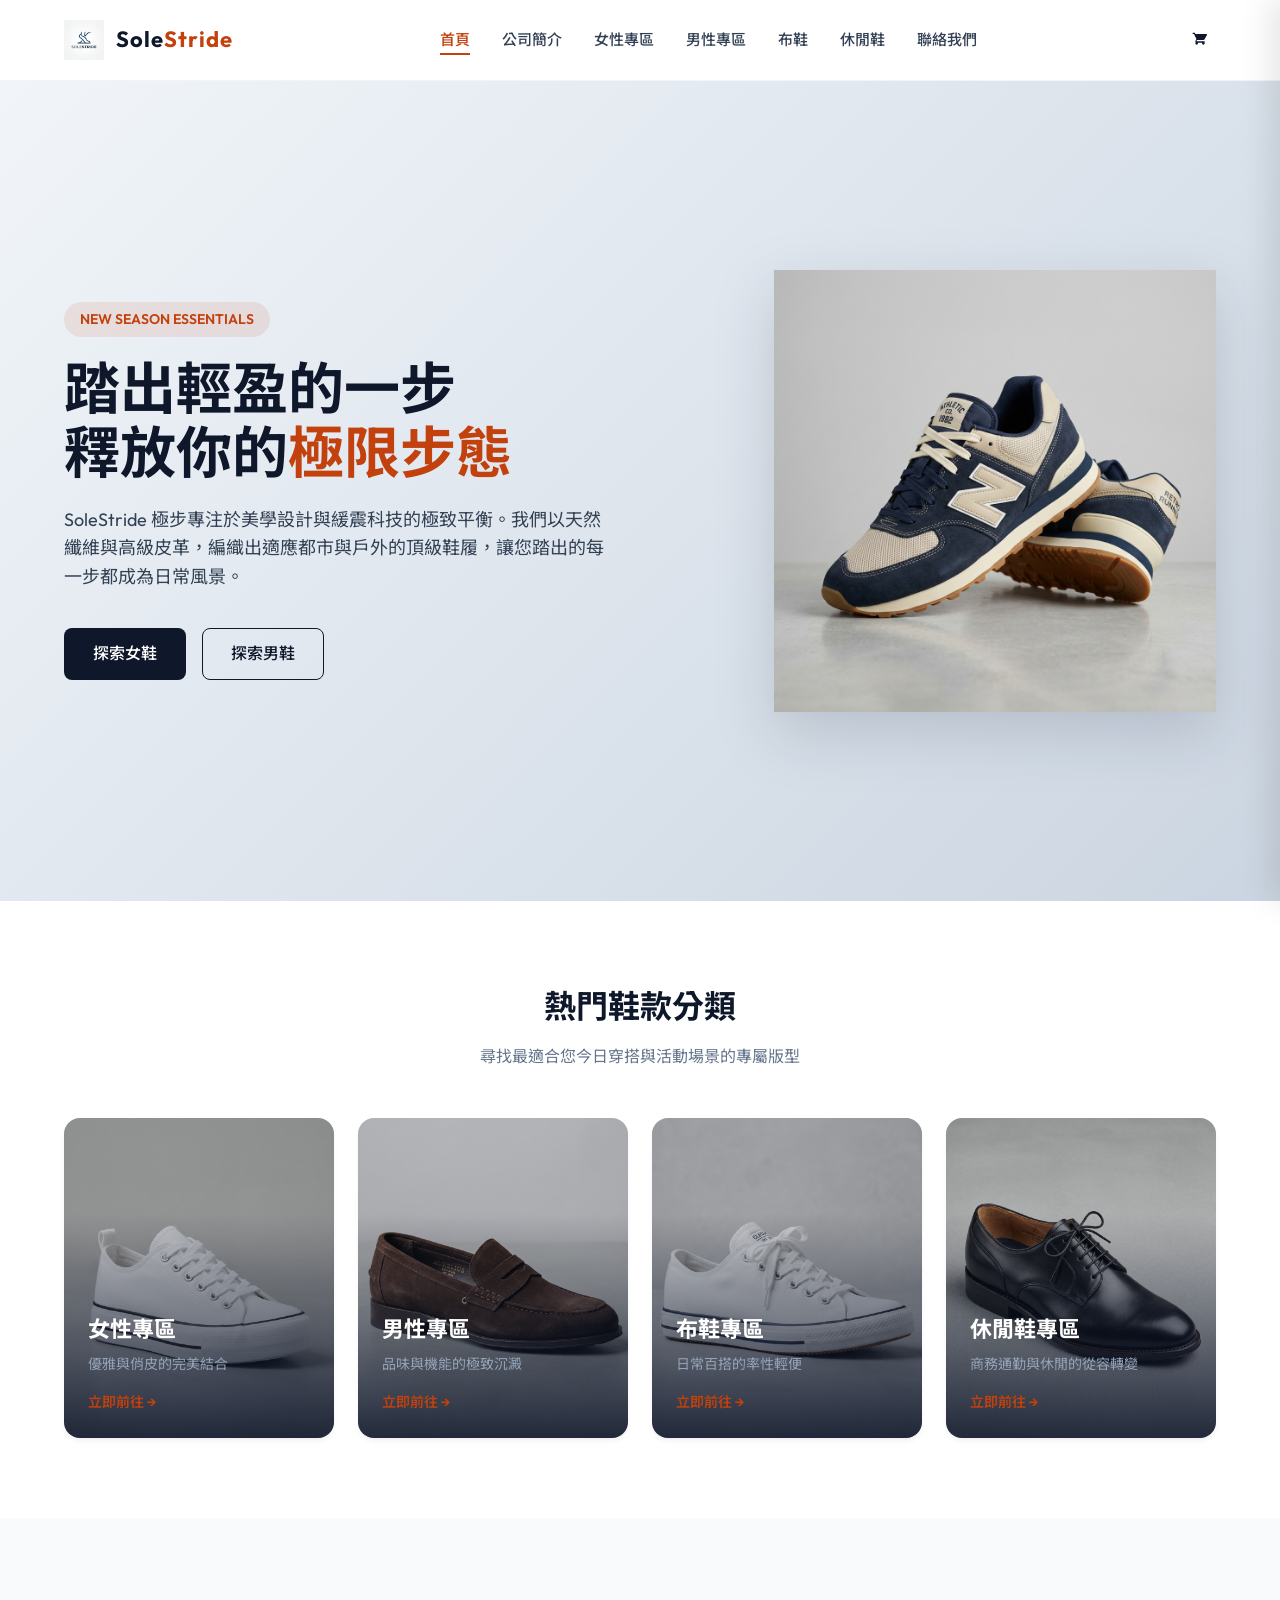
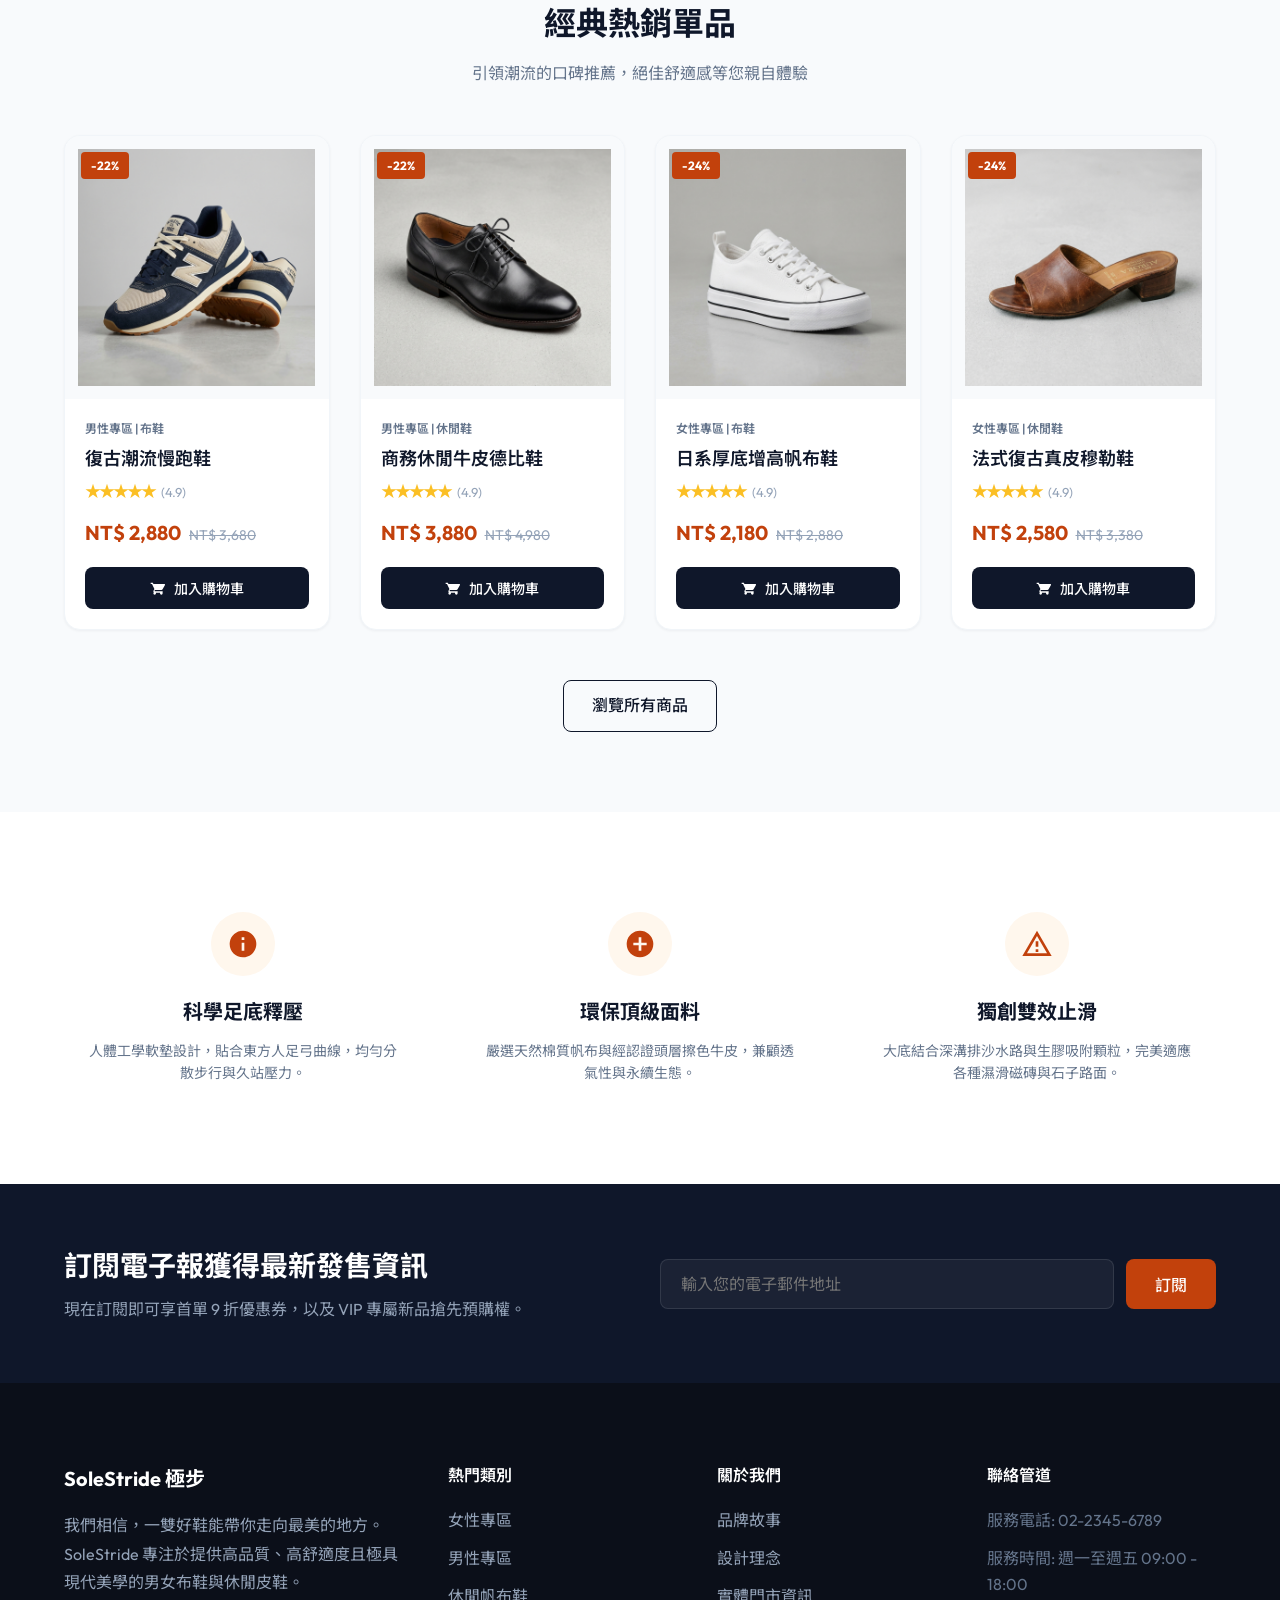
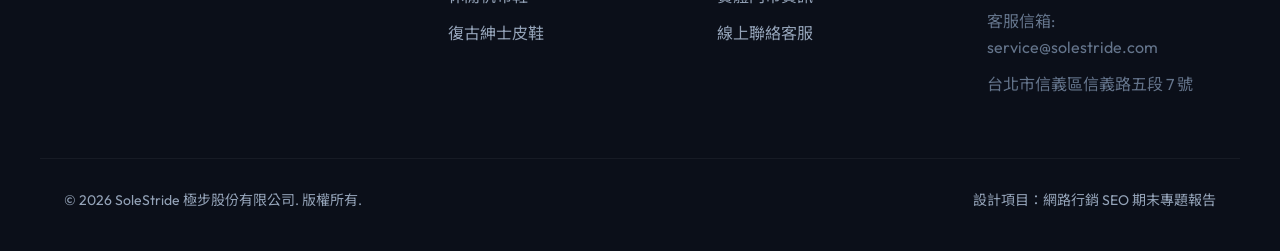
==== index.html @ 8a345bee "Add files via upload" ====
<!DOCTYPE html>
<html lang="zh-Hant">
<head>
  <meta charset="UTF-8">
  <meta name="viewport" content="width=device-width, initial-scale=1.0">
  <title>顏佳慧的鞋子電商網站</title>
  <meta name="description" content="SoleStride 樂樂 - 專注於提供高品質男女布鞋、休閒鞋，結合文藝復古與人體工學緩震科技，為您打造如履雲端的行走體驗。">
  <meta name="keywords" content=" 高品質,男女布鞋,休閒鞋,文藝復古,人體工學">

  <link rel="stylesheet" href="css/style.css">
</head>
<body>

  <!-- Navigation Header -->
  <header class="site-header">
    <div class="container header-container">
      <a href="index.html" class="logo-link">
        <img src="images/logo.png" alt="SoleStride Logo" class="logo-img">
        <span class="logo-text">Sole<span>Stride</span></span>
      </a>
      
      <nav>
        <ul class="nav-links">
          <li><a href="index.html" class="active">首頁</a></li>
          <li><a href="about.html">公司簡介</a></li>
          <li><a href="women.html">女性專區</a></li>
          <li><a href="men.html">男性專區</a></li>
          <li><a href="canvas.html">布鞋</a></li>
          <li><a href="casual.html">休閒鞋</a></li>
          <li><a href="contact.html">聯絡我們</a></li>
        </ul>
      </nav>

      <div class="header-actions">
        <button id="cart-toggle" class="cart-icon-btn" aria-label="購物車">
          <svg class="cart-svg" viewBox="0 0 24 24">
            <path fill="currentColor" d="M17 18c-1.11 0-2 .89-2 2a2 2 0 0 0 2 2a2 2 0 0 0 2-2a2 2 0 0 0-2-2M7 18c-1.11 0-2 .89-2 2a2 2 0 0 0 2 2a2 2 0 0 0 2-2a2 2 0 0 0-2-2m0-3h10.13c.75 0 1.41-.41 1.75-1.03l3.58-6.47A1.002 1.002 0 0 0 21.58 6H5.21l-.94-2H1v2h2l3.6 7.59l-1.35 2.45c-.16.28-.25.61-.25.96a2 2 0 0 0 2 2h12v-2H7.42c-.13 0-.25-.11-.25-.25z"/>
          </svg>
          <span class="cart-count">0</span>
        </button>
      </div>
    </div>
  </header>

  <!-- Hero Section -->
  <section class="hero-section">
    <div class="container hero-grid">
      <div class="hero-content">
        <span class="hero-tag">NEW SEASON ESSENTIALS</span>
        <h1 class="hero-title">踏出輕盈的一步<br>釋放你的<span>極限步態</span></h1>
        <p class="hero-description">SoleStride 極步專注於美學設計與緩震科技的極致平衡。我們以天然纖維與高級皮革，編織出適應都市與戶外的頂級鞋履，讓您踏出的每一步都成為日常風景。</p>
        <div class="hero-cta">
          <a href="women.html" class="btn btn-primary">探索女鞋</a>
          <a href="men.html" class="btn btn-outline">探索男鞋</a>
        </div>
      </div>
      <div class="hero-image-wrapper">
        <div class="hero-bg-circle"></div>
        <img src="images/men_retro_jogger.png" alt="Featured Retro Jogger" class="hero-shoe-img">
      </div>
    </div>
  </section>

  <!-- Category Showcase -->
  <section class="section" style="background-color: #ffffff;">
    <div class="container">
      <div class="text-center">
        <h2 class="section-title">熱門鞋款分類</h2>
        <p class="section-subtitle">尋找最適合您今日穿搭與活動場景的專屬版型</p>
      </div>
      <div class="categories-grid">
        <!-- Card 1 -->
        <a href="women.html" class="category-card">
          <img src="images/women_platform_canvas.png" alt="Women Category" class="category-bg-img">
          <div class="category-overlay">
            <h3 class="category-card-title">女性專區</h3>
            <p class="category-card-desc">優雅與俏皮的完美結合</p>
            <span class="category-card-btn">立即前往 →</span>
          </div>
        </a>
        <!-- Card 2 -->
        <a href="men.html" class="category-card">
          <img src="images/men_suede_loafer.png" alt="Men Category" class="category-bg-img">
          <div class="category-overlay">
            <h3 class="category-card-title">男性專區</h3>
            <p class="category-card-desc">品味與機能的極致沉澱</p>
            <span class="category-card-btn">立即前往 →</span>
          </div>
        </a>
        <!-- Card 3 -->
        <a href="canvas.html" class="category-card">
          <img src="images/men_canvas_classic.png" alt="Canvas Category" class="category-bg-img">
          <div class="category-overlay">
            <h3 class="category-card-title">布鞋專區</h3>
            <p class="category-card-desc">日常百搭的率性輕便</p>
            <span class="category-card-btn">立即前往 →</span>
          </div>
        </a>
        <!-- Card 4 -->
        <a href="casual.html" class="category-card">
          <img src="images/men_leather_derby.png" alt="Casual Category" class="category-bg-img">
          <div class="category-overlay">
            <h3 class="category-card-title">休閒鞋專區</h3>
            <p class="category-card-desc">商務通勤與休閒的從容轉變</p>
            <span class="category-card-btn">立即前往 →</span>
          </div>
        </a>
      </div>
    </div>
  </section>

  <!-- Featured Products Dynamic Grid -->
  <section class="section">
    <div class="container">
      <div class="text-center">
        <h2 class="section-title">經典熱銷單品</h2>
        <p class="section-subtitle">引領潮流的口碑推薦，絕佳舒適感等您親自體驗</p>
      </div>
      <!-- Grid Container that loads products via JS dynamically -->
      <div id="product-grid" class="products-grid-container" data-gender="all" data-style="all" data-limit="4">
        <!-- Products will be injected by main.js -->
      </div>
      <div class="text-center" style="margin-top: 50px;">
        <a href="canvas.html" class="btn btn-outline">瀏覽所有商品</a>
      </div>
    </div>
  </section>

  <!-- Brand Highlight / Features -->
  <section class="section" style="background-color: #ffffff;">
    <div class="container" style="display: grid; grid-template-columns: repeat(3, 1fr); gap: 40px;">
      <div class="text-center" style="padding: 20px;">
        <div style="background-color: var(--accent-bg); color: var(--accent-color); width: 64px; height: 64px; border-radius: 50%; display: flex; align-items: center; justify-content: center; margin: 0 auto 20px;">
          <svg viewBox="0 0 24 24" width="32" height="32"><path fill="currentColor" d="M12 2C6.48 2 2 6.48 2 12s4.48 10 10 10s10-4.48 10-10S17.52 2 12 2zm1 15h-2v-6h2v6zm0-8h-2V7h2v2z"/></svg>
        </div>
        <h3 style="font-size: 20px; color: var(--text-dark); margin-bottom: 12px;">科學足底釋壓</h3>
        <p style="font-size: 14px; color: var(--text-muted); line-height: 1.6;">人體工學軟墊設計，貼合東方人足弓曲線，均勻分散步行與久站壓力。</p>
      </div>
      <div class="text-center" style="padding: 20px;">
        <div style="background-color: var(--accent-bg); color: var(--accent-color); width: 64px; height: 64px; border-radius: 50%; display: flex; align-items: center; justify-content: center; margin: 0 auto 20px;">
          <svg viewBox="0 0 24 24" width="32" height="32"><path fill="currentColor" d="M12 22C6.477 22 2 17.523 2 12S6.477 2 12 2s10 4.477 10 10s-4.477 10-10 10zm-1-11H7v2h4v4h2v-4h4v-2h-4V7h-2v4z"/></svg>
        </div>
        <h3 style="font-size: 20px; color: var(--text-dark); margin-bottom: 12px;">環保頂級面料</h3>
        <p style="font-size: 14px; color: var(--text-muted); line-height: 1.6;">嚴選天然棉質帆布與經認證頭層擦色牛皮，兼顧透氣性與永續生態。</p>
      </div>
      <div class="text-center" style="padding: 20px;">
        <div style="background-color: var(--accent-bg); color: var(--accent-color); width: 64px; height: 64px; border-radius: 50%; display: flex; align-items: center; justify-content: center; margin: 0 auto 20px;">
          <svg viewBox="0 0 24 24" width="32" height="32"><path fill="currentColor" d="M12 2L1 21h22L12 2zm0 3.99L19.53 19H4.47L12 5.99zM13 16h-2v2h2v-2zm0-6h-2v4h2v-4z"/></svg>
        </div>
        <h3 style="font-size: 20px; color: var(--text-dark); margin-bottom: 12px;">獨創雙效止滑</h3>
        <p style="font-size: 14px; color: var(--text-muted); line-height: 1.6;">大底結合深溝排沙水路與生膠吸附顆粒，完美適應各種濕滑磁磚與石子路面。</p>
      </div>
    </div>
  </section>

  <!-- Newsletter Signup Section -->
  <section class="newsletter-section">
    <div class="container newsletter-grid">
      <div>
        <h2 class="newsletter-title">訂閱電子報獲得最新發售資訊</h2>
        <p class="newsletter-desc">現在訂閱即可享首單 9 折優惠券，以及 VIP 專屬新品搶先預購權。</p>
      </div>
      <form class="newsletter-form" onsubmit="event.preventDefault(); alert('感謝訂閱！折扣碼已發送至您的信箱。'); this.reset();">
        <input type="email" placeholder="輸入您的電子郵件地址" required>
        <button type="submit" class="btn btn-accent">訂閱</button>
      </form>
    </div>
  </section>

  <!-- Footer -->
  <footer class="site-footer">
    <div class="container footer-grid">
      <div class="footer-brand">
        <h3>SoleStride 極步</h3>
        <p>我們相信，一雙好鞋能帶你走向最美的地方。SoleStride 專注於提供高品質、高舒適度且極具現代美學的男女布鞋與休閒皮鞋。</p>
      </div>
      <div class="footer-links-col">
        <h4>熱門類別</h4>
        <ul>
          <li><a href="women.html">女性專區</a></li>
          <li><a href="men.html">男性專區</a></li>
          <li><a href="canvas.html">休閒帆布鞋</a></li>
          <li><a href="casual.html">復古紳士皮鞋</a></li>
        </ul>
      </div>
      <div class="footer-links-col">
        <h4>關於我們</h4>
        <ul>
          <li><a href="about.html">品牌故事</a></li>
          <li><a href="about.html">設計理念</a></li>
          <li><a href="contact.html">實體門市資訊</a></li>
          <li><a href="contact.html">線上聯絡客服</a></li>
        </ul>
      </div>
      <div class="footer-links-col">
        <h4>聯絡管道</h4>
        <ul style="color: #64748b;">
          <li>服務電話: 02-2345-6789</li>
          <li>服務時間: 週一至週五 09:00 - 18:00</li>
          <li>客服信箱: service@solestride.com</li>
          <li>台北市信義區信義路五段 7 號</li>
        </ul>
      </div>
    </div>
    <div class="container footer-bottom">
      <p>&copy; 2026 SoleStride 極步股份有限公司. 版權所有.</p>
      <p>設計項目：網路行銷 SEO 期末專題報告</p>
    </div>
  </footer>

  <!-- Off-Canvas Shopping Cart Drawer -->
  <div id="cart-overlay" class="cart-overlay"></div>
  <div id="cart-drawer" class="cart-drawer">
    <div class="cart-drawer-header">
      <h2>您的購物車 (<span class="cart-count">0</span>)</h2>
      <button id="cart-close" class="cart-close-btn" aria-label="關閉">&times;</button>
    </div>
    <div id="cart-items-container" class="cart-items-container">
      <!-- Cart items dynamic render -->
    </div>
    <div class="cart-drawer-footer">
      <div class="cart-subtotal-row">
        <span>小計金額</span>
        <span id="cart-total-amount" class="total-amount">NT$ 0</span>
      </div>
      <button id="cart-checkout-btn" class="btn btn-primary">前往結帳</button>
    </div>
  </div>

  <!-- Javascript Modules -->
  <script src="js/products.js"></script>
  <script src="js/main.js"></script>
</body>
</html>
---- css/style.css ----
@import url('https://fonts.googleapis.com/css2?family=Outfit:wght@300;400;500;600;700&family=Noto+Sans+TC:wght@300;400;500;700&display=swap');

/* ==========================================================================
   CSS Design Tokens (Variables)
   ========================================================================== */
:root {
  --primary-color: #0f172a;        /* Deep Slate / Charcoal */
  --primary-light: #1e293b;
  --accent-color: #c2410c;         /* Rich Warm Gold / Amber Orange */
  --accent-light: #ea580c;
  --accent-bg: #fff7ed;
  
  --bg-color: #ffffff;
  --bg-soft: #f8fafc;
  --bg-card: #ffffff;
  
  --text-dark: #0f172a;
  --text-main: #334155;
  --text-muted: #64748b;
  --text-light: #94a3b8;
  
  --border-color: #e2e8f0;
  --border-light: #f1f5f9;
  
  --shadow-sm: 0 1px 3px rgba(15, 23, 42, 0.05);
  --shadow-md: 0 4px 6px -1px rgba(15, 23, 42, 0.05), 0 2px 4px -2px rgba(15, 23, 42, 0.05);
  --shadow-lg: 0 10px 25px -5px rgba(15, 23, 42, 0.08), 0 8px 10px -6px rgba(15, 23, 42, 0.08);
  --shadow-xl: 0 20px 25px -5px rgba(0, 0, 0, 0.1), 0 10px 10px -5px rgba(0, 0, 0, 0.04);
  
  --font-family: 'Outfit', 'Noto Sans TC', -apple-system, BlinkMacSystemFont, "Segoe UI", Roboto, sans-serif;
  --transition-fast: 0.2s cubic-bezier(0.16, 1, 0.3, 1);
  --transition-normal: 0.3s cubic-bezier(0.16, 1, 0.3, 1);
  --transition-slow: 0.5s cubic-bezier(0.16, 1, 0.3, 1);
  --border-radius: 8px;
  --border-radius-lg: 16px;
}

/* ==========================================================================
   CSS Reset & Global Settings
   ========================================================================== */
* {
  margin: 0;
  padding: 0;
  box-sizing: border-box;
}

html {
  scroll-behavior: smooth;
  -webkit-font-smoothing: antialiased;
}

body {
  font-family: var(--font-family);
  background-color: var(--bg-soft);
  color: var(--text-main);
  line-height: 1.6;
  overflow-x: hidden;
}

a {
  color: inherit;
  text-decoration: none;
  transition: color var(--transition-fast);
}

img {
  max-width: 100%;
  height: auto;
  display: block;
}

button, input, select, textarea {
  font-family: inherit;
  font-size: inherit;
  color: inherit;
}

/* Hide default cursor on desktop to allow custom cursor */
@media (min-width: 769px) {
  html, body, a, button, select, input, textarea, .product-card, .btn, .cart-icon {
    cursor: none !important;
  }
}

/* ==========================================================================
   Custom Cursor Styling
   ========================================================================== */
.custom-cursor-dot {
  width: 8px;
  height: 8px;
  background-color: var(--accent-color);
  border-radius: 50%;
  position: fixed;
  top: 0;
  left: 0;
  pointer-events: none;
  z-index: 10000;
  transform: translate3d(-50%, -50%, 0);
  transition: transform 0.1s ease, background-color var(--transition-fast), opacity var(--transition-fast);
  opacity: 0;
}

.custom-cursor-outline {
  width: 32px;
  height: 32px;
  border: 1.5px solid var(--accent-color);
  border-radius: 50%;
  position: fixed;
  top: 0;
  left: 0;
  pointer-events: none;
  z-index: 9999;
  transform: translate3d(-50%, -50%, 0);
  transition: width 0.3s, height 0.3s, background-color 0.3s, border-color 0.3s, opacity var(--transition-fast);
  opacity: 0;
}

/* Hover State of custom cursor */
.custom-cursor-dot.cursor-hover {
  transform: scale(0.5) translate3d(-50%, -50%, 0);
  background-color: #ffffff;
  mix-blend-mode: difference;
}

.custom-cursor-outline.cursor-hover {
  width: 50px;
  height: 50px;
  border-color: var(--accent-color);
  background-color: rgba(194, 65, 12, 0.1);
}

/* ==========================================================================
   Utility Classes & Buttons
   ========================================================================== */
.container {
  max-width: 1200px;
  margin: 0 auto;
  padding: 0 24px;
}

.section {
  padding: 80px 0;
}

.text-center { text-align: center; }

.btn {
  display: inline-flex;
  align-items: center;
  justify-content: center;
  gap: 8px;
  padding: 12px 28px;
  border-radius: var(--border-radius);
  font-weight: 500;
  transition: all var(--transition-normal);
  border: 1px solid transparent;
  white-space: nowrap;
}

.btn-primary {
  background-color: var(--primary-color);
  color: #ffffff;
}

.btn-primary:hover {
  background-color: var(--accent-color);
  transform: translateY(-2px);
  box-shadow: 0 4px 12px rgba(194, 65, 12, 0.25);
}

.btn-outline {
  background-color: transparent;
  border-color: var(--primary-color);
  color: var(--primary-color);
}

.btn-outline:hover {
  background-color: var(--primary-color);
  color: #ffffff;
  transform: translateY(-2px);
}

.btn-accent {
  background-color: var(--accent-color);
  color: #ffffff;
}

.btn-accent:hover {
  background-color: var(--accent-light);
  transform: translateY(-2px);
  box-shadow: 0 4px 12px rgba(194, 65, 12, 0.25);
}

.section-title {
  font-size: 32px;
  font-weight: 700;
  color: var(--text-dark);
  margin-bottom: 12px;
  position: relative;
}

.section-subtitle {
  font-size: 16px;
  color: var(--text-muted);
  margin-bottom: 48px;
}

/* ==========================================================================
   Header & Navigation
   ========================================================================== */
.site-header {
  position: sticky;
  top: 0;
  background-color: rgba(255, 255, 255, 0.9);
  backdrop-filter: blur(12px);
  border-bottom: 1px solid var(--border-light);
  z-index: 1000;
  transition: background-color var(--transition-normal), box-shadow var(--transition-normal);
}

.site-header.scrolled {
  background-color: #ffffff;
  box-shadow: var(--shadow-md);
}

.header-container {
  display: flex;
  align-items: center;
  justify-content: space-between;
  height: 80px;
}

.logo-link {
  display: flex;
  align-items: center;
  gap: 12px;
}

.logo-img {
  height: 40px;
  width: auto;
}

.logo-text {
  font-size: 22px;
  font-weight: 700;
  letter-spacing: 1px;
  color: var(--primary-color);
  font-family: 'Outfit', sans-serif;
}

.logo-text span {
  color: var(--accent-color);
}

.nav-links {
  display: flex;
  list-style: none;
  gap: 32px;
}

.nav-links a {
  font-size: 15px;
  font-weight: 500;
  color: var(--text-main);
  position: relative;
  padding: 6px 0;
}

.nav-links a::after {
  content: "";
  position: absolute;
  bottom: 0;
  left: 0;
  width: 0;
  height: 2px;
  background-color: var(--accent-color);
  transition: width var(--transition-normal);
}

.nav-links a:hover::after,
.nav-links a.active::after {
  width: 100%;
}

.nav-links a:hover,
.nav-links a.active {
  color: var(--accent-color);
}

.header-actions {
  display: flex;
  align-items: center;
  gap: 20px;
}

.cart-icon-btn {
  background: none;
  border: none;
  position: relative;
  padding: 8px;
  color: var(--primary-color);
  transition: color var(--transition-fast);
}

.cart-icon-btn:hover {
  color: var(--accent-color);
}

.cart-svg {
  width: 24px;
  height: 24px;
}

.cart-count {
  position: absolute;
  top: 0;
  right: 0;
  background-color: var(--accent-color);
  color: #ffffff;
  font-size: 11px;
  font-weight: 700;
  width: 18px;
  height: 18px;
  border-radius: 50%;
  display: flex;
  align-items: center;
  justify-content: center;
  transform: translate(25%, -25%);
}

/* ==========================================================================
   Hero Banner Section (Home Page)
   ========================================================================== */
.hero-section {
  position: relative;
  height: calc(100vh - 80px);
  min-height: 550px;
  background: linear-gradient(135deg, #f1f5f9 0%, #cbd5e1 100%);
  display: flex;
  align-items: center;
  overflow: hidden;
}

.hero-grid {
  display: grid;
  grid-template-columns: 1.2fr 0.8fr;
  align-items: center;
  gap: 48px;
  width: 100%;
}

.hero-content {
  opacity: 0;
  transform: translateY(30px);
  animation: fadeInUp 0.8s forwards cubic-bezier(0.16, 1, 0.3, 1) 0.2s;
}

.hero-tag {
  display: inline-block;
  background-color: rgba(194, 65, 12, 0.1);
  color: var(--accent-color);
  font-size: 14px;
  font-weight: 600;
  padding: 6px 16px;
  border-radius: 50px;
  margin-bottom: 20px;
  text-transform: uppercase;
}

.hero-title {
  font-size: 56px;
  font-weight: 700;
  line-height: 1.15;
  color: var(--primary-color);
  margin-bottom: 20px;
}

.hero-title span {
  color: var(--accent-color);
  position: relative;
}

.hero-description {
  font-size: 18px;
  color: var(--text-main);
  margin-bottom: 36px;
  max-width: 540px;
}

.hero-cta {
  display: flex;
  gap: 16px;
}

.hero-image-wrapper {
  position: relative;
  display: flex;
  justify-content: center;
  align-items: center;
  opacity: 0;
  transform: scale(0.9);
  animation: scaleIn 1s forwards cubic-bezier(0.16, 1, 0.3, 1) 0.4s;
}

.hero-bg-circle {
  position: absolute;
  width: 380px;
  height: 380px;
  background: radial-gradient(circle, rgba(194, 65, 12, 0.15) 0%, rgba(255,255,255,0) 70%);
  border-radius: 50%;
  z-index: 1;
}

.hero-shoe-img {
  width: 100%;
  max-width: 450px;
  z-index: 2;
  filter: drop-shadow(0 20px 30px rgba(15, 23, 42, 0.15));
  animation: floatShoe 6s ease-in-out infinite;
}

@keyframes fadeInUp {
  to {
    opacity: 1;
    transform: translateY(0);
  }
}

@keyframes scaleIn {
  to {
    opacity: 1;
    transform: scale(1);
  }
}

@keyframes floatShoe {
  0%, 100% { transform: translateY(0) rotate(-5deg); }
  50% { transform: translateY(-15px) rotate(-1deg); }
}

/* ==========================================================================
   Category Showcase Grid (Home Page)
   ========================================================================== */
.categories-grid {
  display: grid;
  grid-template-columns: repeat(4, 1fr);
  gap: 24px;
}

.category-card {
  position: relative;
  height: 320px;
  border-radius: var(--border-radius-lg);
  overflow: hidden;
  box-shadow: var(--shadow-md);
  transition: transform var(--transition-normal), box-shadow var(--transition-normal);
}

.category-card:hover {
  transform: translateY(-8px);
  box-shadow: var(--shadow-lg);
}

.category-bg-img {
  width: 100%;
  height: 100%;
  object-fit: cover;
  transition: transform var(--transition-slow);
}

.category-card:hover .category-bg-img {
  transform: scale(1.1);
}

.category-overlay {
  position: absolute;
  top: 0;
  left: 0;
  width: 100%;
  height: 100%;
  background: linear-gradient(to top, rgba(15, 23, 42, 0.9) 0%, rgba(15, 23, 42, 0.2) 70%);
  display: flex;
  flex-direction: column;
  justify-content: flex-end;
  padding: 24px;
  color: #ffffff;
}

.category-card-title {
  font-size: 22px;
  font-weight: 700;
  margin-bottom: 6px;
}

.category-card-desc {
  font-size: 14px;
  color: var(--text-light);
  margin-bottom: 16px;
}

.category-card-btn {
  font-size: 14px;
  font-weight: 600;
  color: var(--accent-color);
  display: flex;
  align-items: center;
  gap: 4px;
}

/* ==========================================================================
   Product Grid & Filter Headers
   ========================================================================== */
.filter-bar {
  display: flex;
  align-items: center;
  justify-content: space-between;
  margin-bottom: 40px;
  border-bottom: 1px solid var(--border-color);
  padding-bottom: 20px;
}

.filter-results {
  font-size: 15px;
  color: var(--text-muted);
}

.sort-select {
  padding: 8px 16px;
  border: 1px solid var(--border-color);
  border-radius: var(--border-radius);
  background-color: #ffffff;
  outline: none;
  font-size: 14px;
  transition: border-color var(--transition-fast);
}

.sort-select:focus {
  border-color: var(--accent-color);
}

.products-grid-container {
  display: grid;
  grid-template-columns: repeat(4, 1fr);
  gap: 30px;
}

.product-card {
  background-color: var(--bg-card);
  border-radius: var(--border-radius-lg);
  overflow: hidden;
  box-shadow: var(--shadow-sm);
  border: 1px solid var(--border-light);
  position: relative;
  transition: transform var(--transition-normal), box-shadow var(--transition-normal);
  display: flex;
  flex-direction: column;
  height: 100%;
}

.product-card:hover {
  transform: translateY(-6px);
  box-shadow: var(--shadow-lg);
}

.product-badge {
  position: absolute;
  top: 16px;
  left: 16px;
  background-color: var(--accent-color);
  color: #ffffff;
  font-size: 12px;
  font-weight: 700;
  padding: 4px 10px;
  border-radius: 4px;
  z-index: 10;
}

.product-image-container {
  aspect-ratio: 1;
  background-color: var(--bg-soft);
  display: flex;
  align-items: center;
  justify-content: center;
  overflow: hidden;
  position: relative;
}

.product-image {
  width: 90%;
  height: 90%;
  object-fit: contain;
  transition: transform var(--transition-normal);
}

.product-card:hover .product-image {
  transform: scale(1.08) rotate(-2deg);
}

.product-info {
  padding: 20px;
  display: flex;
  flex-direction: column;
  flex-grow: 1;
}

.product-category-tag {
  font-size: 12px;
  font-weight: 600;
  color: var(--text-muted);
  text-transform: uppercase;
  margin-bottom: 8px;
}

.product-title {
  font-size: 18px;
  font-weight: 600;
  color: var(--text-dark);
  margin-bottom: 8px;
  line-height: 1.4;
}

.product-title a:hover {
  color: var(--accent-color);
}

.product-rating {
  display: flex;
  align-items: center;
  gap: 6px;
  margin-bottom: 12px;
}

.product-rating .stars {
  color: #fbbf24; /* Golden star */
  letter-spacing: -2px;
}

.product-rating .rating-num {
  font-size: 13px;
  color: var(--text-light);
}

.product-price-row {
  display: flex;
  align-items: baseline;
  gap: 8px;
  margin-bottom: 18px;
  margin-top: auto;
}

.product-price-row .price {
  font-size: 20px;
  font-weight: 700;
  color: var(--accent-color);
  font-family: 'Outfit', sans-serif;
}

.product-price-row .original-price {
  font-size: 14px;
  color: var(--text-light);
  text-decoration: line-line;
  text-decoration: line-through;
  font-family: 'Outfit', sans-serif;
}

.product-info .btn {
  width: 100%;
  padding: 10px;
  font-size: 14px;
}

.cart-svg {
  width: 16px;
  height: 16px;
}

.no-products {
  grid-column: 1 / -1;
  text-align: center;
  padding: 60px 0;
  font-size: 16px;
  color: var(--text-muted);
}

/* ==========================================================================
   Product Detail Page (product.html)
   ========================================================================== */
.breadcrumbs {
  padding: 24px 0;
  font-size: 14px;
  color: var(--text-muted);
}

.breadcrumbs a:hover {
  color: var(--accent-color);
}

.breadcrumbs span {
  margin: 0 8px;
}

.product-detail-grid {
  display: grid;
  grid-template-columns: 1.1fr 0.9fr;
  gap: 60px;
  background-color: #ffffff;
  border-radius: var(--border-radius-lg);
  padding: 40px;
  box-shadow: var(--shadow-sm);
  border: 1px solid var(--border-light);
}

.detail-gallery {
  background-color: var(--bg-soft);
  border-radius: var(--border-radius-lg);
  aspect-ratio: 1;
  display: flex;
  align-items: center;
  justify-content: center;
  overflow: hidden;
  padding: 30px;
}

.detail-main-img {
  max-height: 100%;
  max-width: 100%;
  object-fit: contain;
  filter: drop-shadow(0 15px 25px rgba(0,0,0,0.08));
  transition: transform var(--transition-normal);
}

.detail-gallery:hover .detail-main-img {
  transform: scale(1.05);
}

.detail-info {
  display: flex;
  flex-direction: column;
}

.detail-badge-row {
  display: flex;
  gap: 8px;
  margin-bottom: 12px;
}

.detail-tag {
  background-color: var(--border-color);
  color: var(--text-main);
  font-size: 12px;
  font-weight: 600;
  padding: 4px 10px;
  border-radius: 4px;
}

.detail-tag.sale-tag {
  background-color: var(--accent-bg);
  color: var(--accent-color);
}

.detail-title {
  font-size: 36px;
  font-weight: 700;
  color: var(--text-dark);
  margin-bottom: 6px;
}

.detail-english-title {
  font-size: 16px;
  color: var(--text-muted);
  font-family: 'Outfit', sans-serif;
  margin-bottom: 18px;
}

.detail-rating-row {
  display: flex;
  align-items: center;
  gap: 12px;
  margin-bottom: 24px;
  border-bottom: 1px solid var(--border-light);
  padding-bottom: 20px;
}

.detail-price-box {
  margin-bottom: 30px;
}

.detail-price-box .price {
  font-size: 32px;
  font-weight: 700;
  color: var(--accent-color);
  font-family: 'Outfit', sans-serif;
  margin-right: 12px;
}

.detail-price-box .original-price {
  font-size: 18px;
  color: var(--text-light);
  text-decoration: line-through;
  font-family: 'Outfit', sans-serif;
}

.selector-title {
  font-size: 14px;
  font-weight: 600;
  color: var(--text-dark);
  margin-bottom: 10px;
}

.color-options {
  display: flex;
  gap: 12px;
  margin-bottom: 24px;
}

.color-option {
  width: 32px;
  height: 32px;
  border-radius: 50%;
  border: 2px solid transparent;
  padding: 2px;
  transition: all var(--transition-fast);
}

.color-option.active {
  border-color: var(--accent-color);
}

.color-swatch {
  width: 100%;
  height: 100%;
  border-radius: 50%;
  border: 1px solid var(--border-color);
}

.size-options {
  display: grid;
  grid-template-columns: repeat(6, 1fr);
  gap: 8px;
  margin-bottom: 30px;
}

.size-option {
  height: 44px;
  border: 1px solid var(--border-color);
  border-radius: var(--border-radius);
  display: flex;
  align-items: center;
  justify-content: center;
  font-size: 15px;
  font-weight: 600;
  font-family: 'Outfit', sans-serif;
  transition: all var(--transition-fast);
}

.size-option.active {
  background-color: var(--primary-color);
  color: #ffffff;
  border-color: var(--primary-color);
}

.size-option:hover:not(.active) {
  border-color: var(--accent-color);
  color: var(--accent-color);
}

.qty-checkout-row {
  display: flex;
  gap: 16px;
  margin-bottom: 36px;
}

.detail-qty-select {
  display: flex;
  align-items: center;
  border: 1px solid var(--border-color);
  border-radius: var(--border-radius);
  overflow: hidden;
}

.detail-qty-btn {
  width: 44px;
  height: 44px;
  background: none;
  border: none;
  font-size: 18px;
  font-weight: 600;
}

.detail-qty-val {
  width: 44px;
  text-align: center;
  font-weight: 600;
  font-family: 'Outfit', sans-serif;
}

.qty-checkout-row .btn-primary {
  flex-grow: 1;
}

.detail-bullets {
  border-top: 1px solid var(--border-light);
  padding-top: 24px;
}

.bullet-item {
  display: flex;
  align-items: center;
  gap: 10px;
  font-size: 14px;
  color: var(--text-main);
  margin-bottom: 10px;
}

.bullet-check {
  color: #10b981;
}

.detail-desc-box {
  margin-top: 40px;
  border-top: 1px solid var(--border-light);
  padding-top: 30px;
}

.detail-desc-box h3 {
  font-size: 18px;
  margin-bottom: 12px;
  color: var(--text-dark);
}

.detail-desc-box p {
  font-size: 15px;
  color: var(--text-main);
  line-height: 1.8;
}

/* ==========================================================================
   Company Profile (about.html)
   ========================================================================== */
.about-banner {
  background: linear-gradient(rgba(15, 23, 42, 0.8), rgba(15, 23, 42, 0.8)), url('../images/men_leather_derby.png');
  background-size: cover;
  background-position: center;
  color: #ffffff;
  padding: 100px 0;
  text-align: center;
}

.about-banner h1 {
  font-size: 44px;
  font-weight: 700;
  margin-bottom: 16px;
}

.about-grid {
  display: grid;
  grid-template-columns: 1fr 1fr;
  gap: 60px;
  align-items: center;
  margin-top: 60px;
}

.about-image {
  border-radius: var(--border-radius-lg);
  box-shadow: var(--shadow-lg);
}

.about-content h2 {
  font-size: 28px;
  color: var(--text-dark);
  margin-bottom: 20px;
}

.about-content p {
  color: var(--text-main);
  margin-bottom: 20px;
  font-size: 16px;
  line-height: 1.8;
}

.timeline {
  margin-top: 80px;
  position: relative;
  padding-left: 32px;
  border-left: 2px solid var(--border-color);
}

.timeline-item {
  position: relative;
  margin-bottom: 40px;
}

.timeline-item::after {
  content: "";
  position: absolute;
  left: -41px;
  top: 6px;
  width: 16px;
  height: 16px;
  border-radius: 50%;
  background-color: var(--accent-color);
  border: 4px solid #ffffff;
}

.timeline-year {
  font-size: 20px;
  font-weight: 700;
  color: var(--accent-color);
  font-family: 'Outfit', sans-serif;
  margin-bottom: 6px;
}

.timeline-title {
  font-size: 18px;
  font-weight: 600;
  color: var(--text-dark);
  margin-bottom: 8px;
}

.timeline-desc {
  font-size: 15px;
  color: var(--text-muted);
}

/* ==========================================================================
   Contact Page (contact.html)
   ========================================================================== */
.contact-grid {
  display: grid;
  grid-template-columns: 0.9fr 1.1fr;
  gap: 60px;
  margin-top: 40px;
}

.contact-info-cards {
  display: flex;
  flex-direction: column;
  gap: 24px;
}

.contact-info-card {
  background-color: #ffffff;
  padding: 30px;
  border-radius: var(--border-radius-lg);
  border: 1px solid var(--border-light);
  box-shadow: var(--shadow-sm);
  display: flex;
  align-items: flex-start;
  gap: 20px;
}

.contact-info-icon {
  background-color: var(--accent-bg);
  color: var(--accent-color);
  width: 48px;
  height: 48px;
  border-radius: 50%;
  display: flex;
  align-items: center;
  justify-content: center;
  flex-shrink: 0;
}

.contact-info-icon svg {
  width: 24px;
  height: 24px;
}

.contact-info-content h3 {
  font-size: 18px;
  color: var(--text-dark);
  margin-bottom: 6px;
}

.contact-info-content p {
  font-size: 15px;
  color: var(--text-muted);
}

.contact-form-box {
  background-color: #ffffff;
  padding: 40px;
  border-radius: var(--border-radius-lg);
  border: 1px solid var(--border-light);
  box-shadow: var(--shadow-sm);
}

.form-group {
  margin-bottom: 24px;
}

.form-label {
  display: block;
  font-size: 14px;
  font-weight: 600;
  color: var(--text-dark);
  margin-bottom: 8px;
}

.form-control {
  width: 100%;
  padding: 12px 16px;
  border: 1px solid var(--border-color);
  border-radius: var(--border-radius);
  outline: none;
  font-size: 15px;
  transition: all var(--transition-fast);
}

.form-control:focus {
  border-color: var(--accent-color);
  box-shadow: 0 0 0 3px rgba(194, 65, 12, 0.15);
}

textarea.form-control {
  resize: vertical;
  min-height: 120px;
}

.contact-success-box {
  text-align: center;
  padding: 40px 0;
}

.success-check-svg {
  margin-bottom: 20px;
}

.contact-success-box h3 {
  font-size: 22px;
  color: var(--text-dark);
  margin-bottom: 8px;
}

.contact-success-box p {
  color: var(--text-muted);
}

/* ==========================================================================
   Shopping Cart Off-Canvas Drawer & Overlay
   ========================================================================== */
.cart-overlay {
  position: fixed;
  top: 0;
  left: 0;
  width: 100%;
  height: 100%;
  background-color: rgba(15, 23, 42, 0.5);
  backdrop-filter: blur(4px);
  z-index: 1999;
  opacity: 0;
  pointer-events: none;
  transition: opacity var(--transition-normal);
}

.cart-overlay.active {
  opacity: 1;
  pointer-events: auto;
}

.cart-drawer {
  position: fixed;
  top: 0;
  right: 0;
  width: 100%;
  max-width: 440px;
  height: 100%;
  background-color: #ffffff;
  box-shadow: -10px 0 30px rgba(0, 0, 0, 0.1);
  z-index: 2000;
  transform: translateX(100%);
  transition: transform 0.4s cubic-bezier(0.16, 1, 0.3, 1);
  display: flex;
  flex-direction: column;
}

.cart-drawer.open {
  transform: translateX(0);
}

.cart-drawer-header {
  padding: 24px;
  border-bottom: 1px solid var(--border-color);
  display: flex;
  align-items: center;
  justify-content: space-between;
}

.cart-drawer-header h2 {
  font-size: 20px;
  font-weight: 700;
  color: var(--text-dark);
}

.cart-close-btn {
  background: none;
  border: none;
  font-size: 28px;
  color: var(--text-muted);
  line-height: 1;
}

.cart-close-btn:hover {
  color: var(--accent-color);
}

.cart-items-container {
  flex-grow: 1;
  overflow-y: auto;
  padding: 24px;
  display: flex;
  flex-direction: column;
  gap: 20px;
}

.cart-empty {
  text-align: center;
  padding: 40px 0;
  color: var(--text-muted);
}

.cart-item {
  display: flex;
  gap: 16px;
  position: relative;
  padding-bottom: 20px;
  border-bottom: 1px solid var(--border-light);
}

.cart-item-img {
  width: 80px;
  height: 80px;
  object-fit: contain;
  background-color: var(--bg-soft);
  border-radius: var(--border-radius);
}

.cart-item-details {
  flex-grow: 1;
}

.cart-item-details h4 {
  font-size: 15px;
  font-weight: 600;
  color: var(--text-dark);
  margin-bottom: 4px;
}

.cart-item-meta {
  font-size: 12px;
  color: var(--text-muted);
  margin-bottom: 8px;
}

.cart-item-price-row {
  display: flex;
  align-items: center;
  justify-content: space-between;
}

.cart-item-price {
  font-weight: 700;
  color: var(--accent-color);
  font-size: 15px;
  font-family: 'Outfit', sans-serif;
}

.quantity-controller {
  display: flex;
  align-items: center;
  border: 1px solid var(--border-color);
  border-radius: 4px;
  overflow: hidden;
}

.qty-btn {
  width: 24px;
  height: 24px;
  background-color: var(--bg-soft);
  border: none;
  font-weight: 600;
}

.qty-val {
  width: 28px;
  text-align: center;
  font-size: 13px;
  font-weight: 600;
  font-family: 'Outfit', sans-serif;
}

.cart-item-remove {
  background: none;
  border: none;
  font-size: 20px;
  color: var(--text-light);
  position: absolute;
  top: 0;
  right: 0;
  line-height: 1;
}

.cart-item-remove:hover {
  color: var(--accent-color);
}

.cart-drawer-footer {
  padding: 24px;
  border-top: 1px solid var(--border-color);
  background-color: var(--bg-soft);
}

.cart-subtotal-row {
  display: flex;
  align-items: center;
  justify-content: space-between;
  margin-bottom: 20px;
}

.cart-subtotal-row span:first-child {
  font-weight: 600;
  color: var(--text-dark);
}

.cart-subtotal-row .total-amount {
  font-size: 22px;
  font-weight: 700;
  color: var(--accent-color);
  font-family: 'Outfit', sans-serif;
}

.cart-drawer-footer .btn {
  width: 100%;
}

/* ==========================================================================
   Toast Notifications System
   ========================================================================== */
#toast-container {
  position: fixed;
  bottom: 30px;
  left: 30px;
  z-index: 9999;
  display: flex;
  flex-direction: column;
  gap: 12px;
}

.toast-message {
  background-color: var(--primary-color);
  color: #ffffff;
  padding: 16px 24px;
  border-radius: var(--border-radius);
  box-shadow: var(--shadow-lg);
  display: flex;
  align-items: center;
  gap: 12px;
  transform: translateY(20px);
  opacity: 0;
  transition: transform 0.3s cubic-bezier(0.175, 0.885, 0.32, 1.275), opacity 0.3s ease;
}

.toast-message.show {
  transform: translateY(0);
  opacity: 1;
}

.toast-check {
  color: #10b981;
  font-weight: 700;
}

.toast-text {
  font-size: 14px;
  font-weight: 500;
}

/* ==========================================================================
   Checkout Modal (Success feedback)
   ========================================================================== */
.checkout-modal-overlay {
  position: fixed;
  top: 0;
  left: 0;
  width: 100%;
  height: 100%;
  background-color: rgba(15, 23, 42, 0.6);
  backdrop-filter: blur(8px);
  z-index: 9999;
  display: flex;
  align-items: center;
  justify-content: center;
  opacity: 0;
  pointer-events: none;
  transition: opacity var(--transition-normal);
}

.checkout-modal-overlay.active {
  opacity: 1;
  pointer-events: auto;
}

.checkout-modal-content {
  background-color: #ffffff;
  padding: 40px;
  border-radius: var(--border-radius-lg);
  box-shadow: var(--shadow-xl);
  max-width: 420px;
  width: 90%;
  text-align: center;
  transform: scale(0.9);
  transition: transform 0.3s cubic-bezier(0.175, 0.885, 0.32, 1.275);
}

.checkout-modal-overlay.active .checkout-modal-content {
  transform: scale(1);
}

.checkout-modal-content .success-icon {
  width: 64px;
  height: 64px;
  border-radius: 50%;
  background-color: #d1fae5;
  color: #10b981;
  display: flex;
  align-items: center;
  justify-content: center;
  font-size: 32px;
  margin: 0 auto 20px;
}

.checkout-modal-content h2 {
  font-size: 24px;
  font-weight: 700;
  color: var(--text-dark);
  margin-bottom: 10px;
}

.checkout-modal-content p {
  font-size: 15px;
  color: var(--text-muted);
}

/* ==========================================================================
   Newsletter & Footer
   ========================================================================== */
.newsletter-section {
  background-color: var(--primary-color);
  color: #ffffff;
  padding: 60px 0;
}

.newsletter-grid {
  display: grid;
  grid-template-columns: 1fr 1fr;
  align-items: center;
  gap: 40px;
}

.newsletter-title {
  font-size: 28px;
  font-weight: 700;
  margin-bottom: 8px;
}

.newsletter-desc {
  color: var(--text-light);
}

.newsletter-form {
  display: flex;
  gap: 12px;
}

.newsletter-form input {
  flex-grow: 1;
  padding: 12px 20px;
  border-radius: var(--border-radius);
  border: 1px solid rgba(255, 255, 255, 0.1);
  background-color: rgba(255, 255, 255, 0.05);
  color: #ffffff;
  outline: none;
  transition: border-color var(--transition-fast);
}

.newsletter-form input:focus {
  border-color: var(--accent-color);
}

.site-footer {
  background-color: #0b0f19;
  color: #94a3b8;
  padding: 80px 0 40px;
}

.footer-grid {
  display: grid;
  grid-template-columns: 1.5fr 1fr 1fr 1fr;
  gap: 40px;
  margin-bottom: 60px;
}

.footer-brand h3 {
  color: #ffffff;
  font-size: 20px;
  font-weight: 700;
  margin-bottom: 16px;
}

.footer-brand p {
  margin-bottom: 20px;
  line-height: 1.8;
}

.footer-links-col h4 {
  color: #ffffff;
  font-size: 16px;
  font-weight: 600;
  margin-bottom: 20px;
}

.footer-links-col ul {
  list-style: none;
  display: flex;
  flex-direction: column;
  gap: 12px;
}

.footer-links-col a:hover {
  color: var(--accent-color);
}

.footer-bottom {
  border-top: 1px solid rgba(255, 255, 255, 0.05);
  padding-top: 30px;
  display: flex;
  justify-content: space-between;
  font-size: 14px;
}

/* ==========================================================================
   Responsive Adaptations
   ========================================================================== */
@media (max-width: 1024px) {
  .hero-title { font-size: 44px; }
  .categories-grid { grid-template-columns: repeat(2, 1fr); }
  .products-grid-container { grid-template-columns: repeat(3, 1fr); }
  .product-detail-grid { gap: 40px; }
}

@media (max-width: 768px) {
  body { cursor: auto !important; }
  .site-header { position: relative; }
  .nav-links { display: none; } /* On mobile, we could build a menu, but for static presentation standard navigation is fine. Let's keep it simple or adapt. */
  .hero-grid { grid-template-columns: 1fr; text-align: center; }
  .hero-content { display: flex; flex-direction: column; align-items: center; }
  .hero-cta { justify-content: center; }
  .hero-image-wrapper { display: none; }
  .products-grid-container { grid-template-columns: repeat(2, 1fr); }
  .product-detail-grid { grid-template-columns: 1fr; padding: 20px; }
  .about-grid { grid-template-columns: 1fr; gap: 30px; }
  .contact-grid { grid-template-columns: 1fr; gap: 40px; }
  .newsletter-grid { grid-template-columns: 1fr; }
  .footer-grid { grid-template-columns: repeat(2, 1fr); }
  .footer-bottom { flex-direction: column; gap: 16px; text-align: center; }
}

@media (max-width: 480px) {
  .products-grid-container { grid-template-columns: 1fr; }
  .footer-grid { grid-template-columns: 1fr; }
  .size-options { grid-template-columns: repeat(4, 1fr); }
}
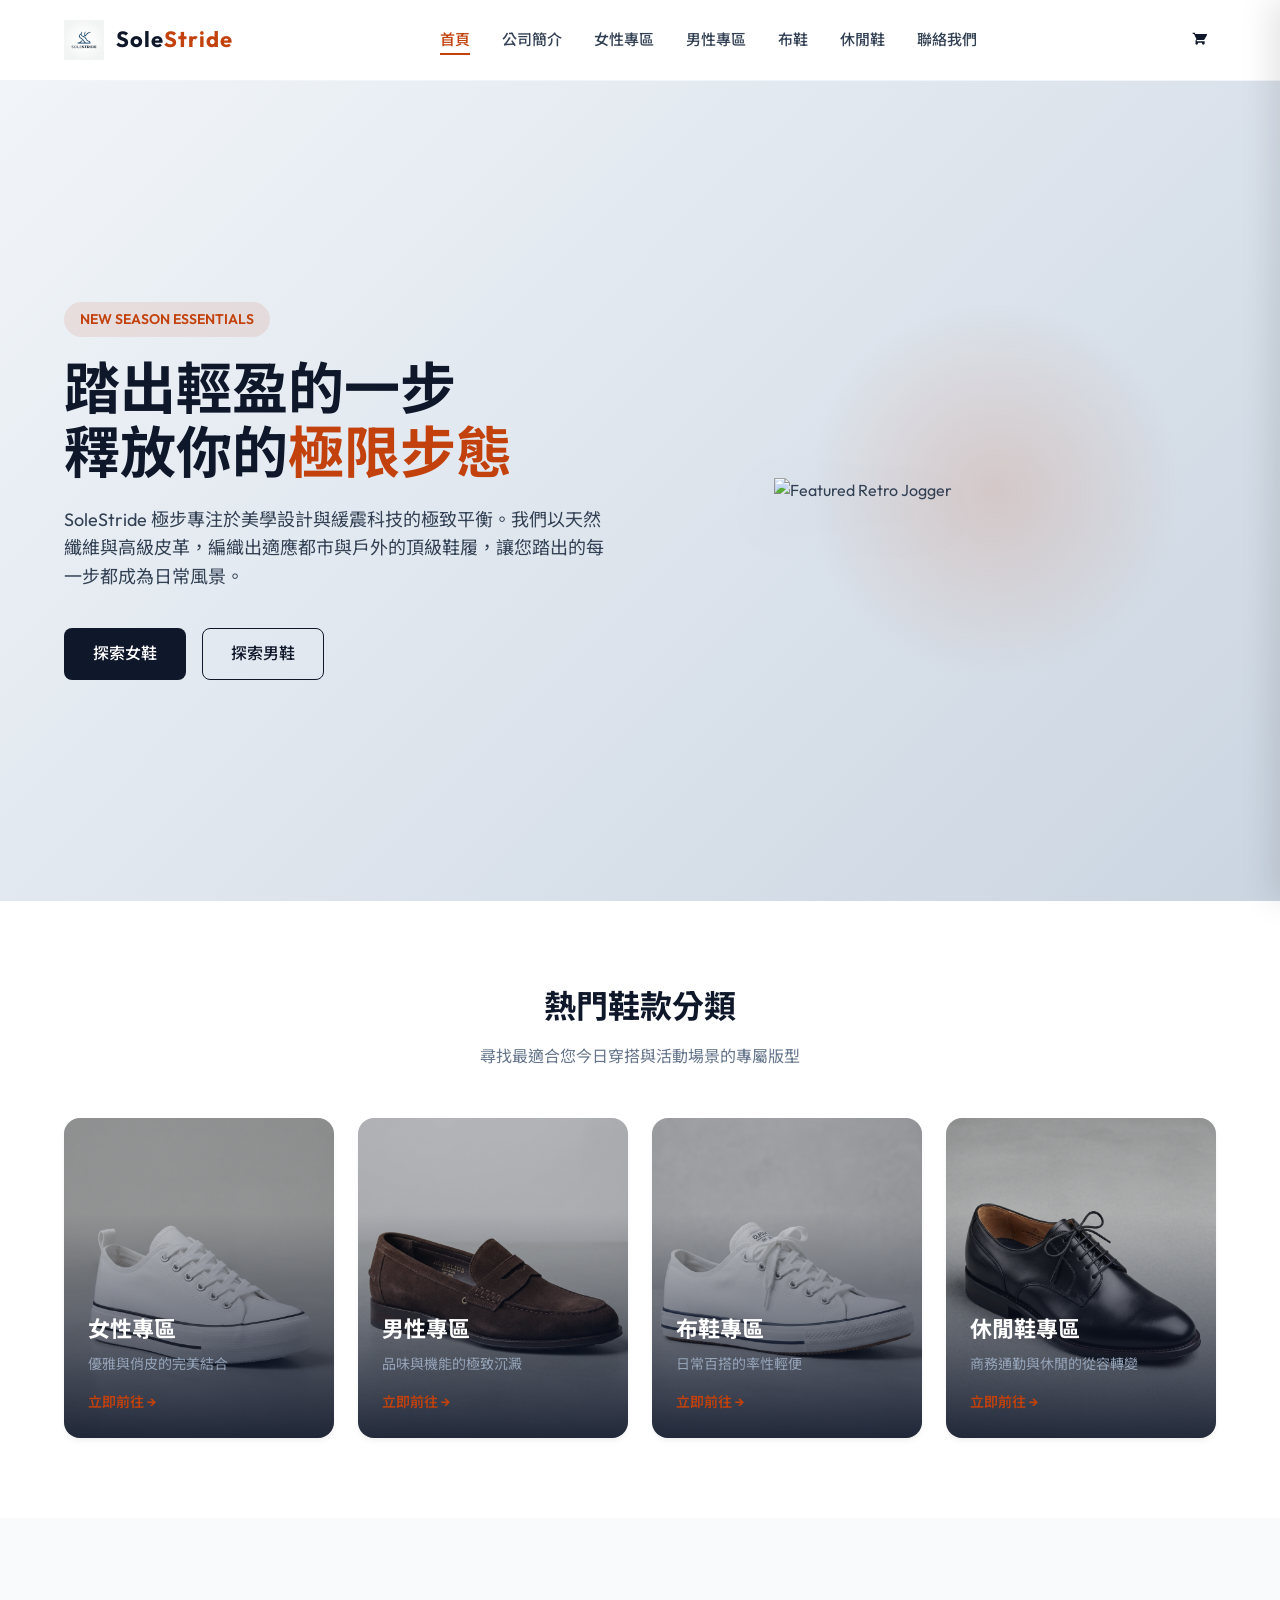
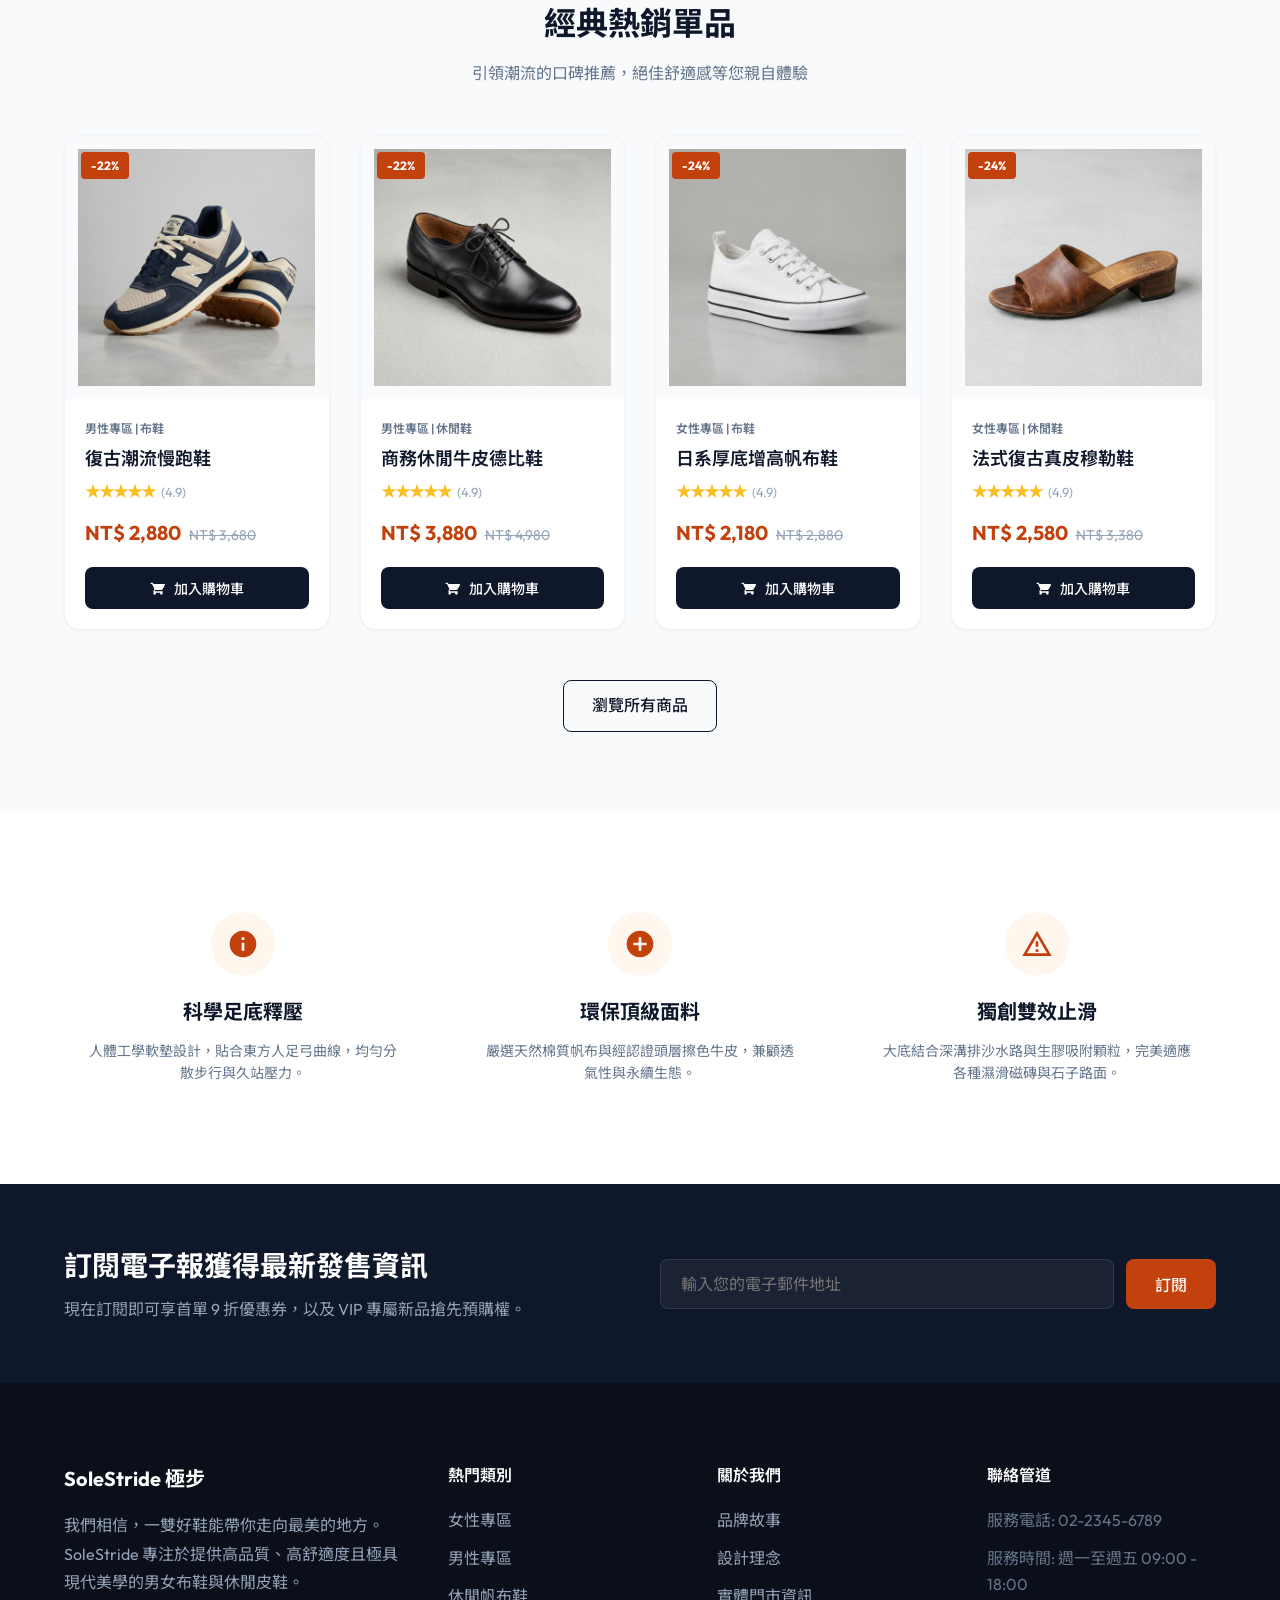
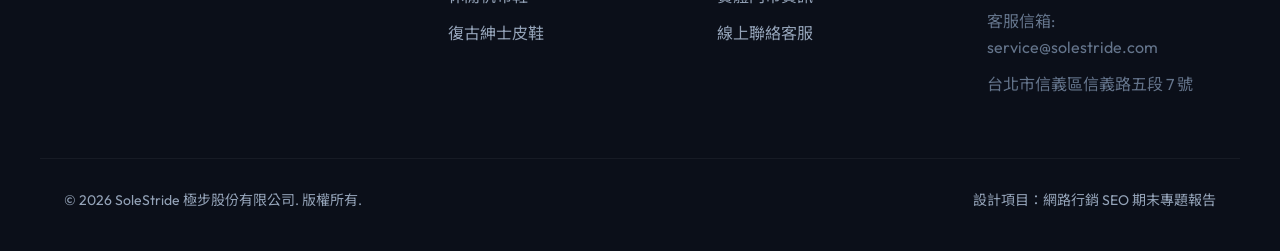
==== commit bba8dc66: "Add files via upload" ====
--- a/index.html
+++ b/index.html
@@ -8,6 +8,8 @@
   <meta name="keywords" content=" 高品質,男女布鞋,休閒鞋,文藝復古,人體工學">
 
   <link rel="stylesheet" href="css/style.css">
+
+  <meta name="google-site-verification" content="RO6zXCiHXapGh2tewGEtmd5F3TElBeHBNRKW9bc5azQ" />
 </head>
 <body>
 
@@ -56,7 +58,7 @@
       </div>
       <div class="hero-image-wrapper">
         <div class="hero-bg-circle"></div>
-        <img src="images/men_retro_jogger.png" alt="Featured Retro Jogger" class="hero-shoe-img">
+        <img src="images/顏佳慧的鞋子電商網站 - 1號鞋.png" alt="Featured Retro Jogger" class="hero-shoe-img" title="顏佳慧的鞋子電商網站 - 超好穿且舒適的藍色步鞋">
       </div>
     </div>
   </section>
@@ -206,7 +208,7 @@
       <p>&copy; 2026 SoleStride 極步股份有限公司. 版權所有.</p>
       <p>設計項目：網路行銷 SEO 期末專題報告</p>
     </div>
-  </footer>
+    
 
   <!-- Off-Canvas Shopping Cart Drawer -->
   <div id="cart-overlay" class="cart-overlay"></div>
